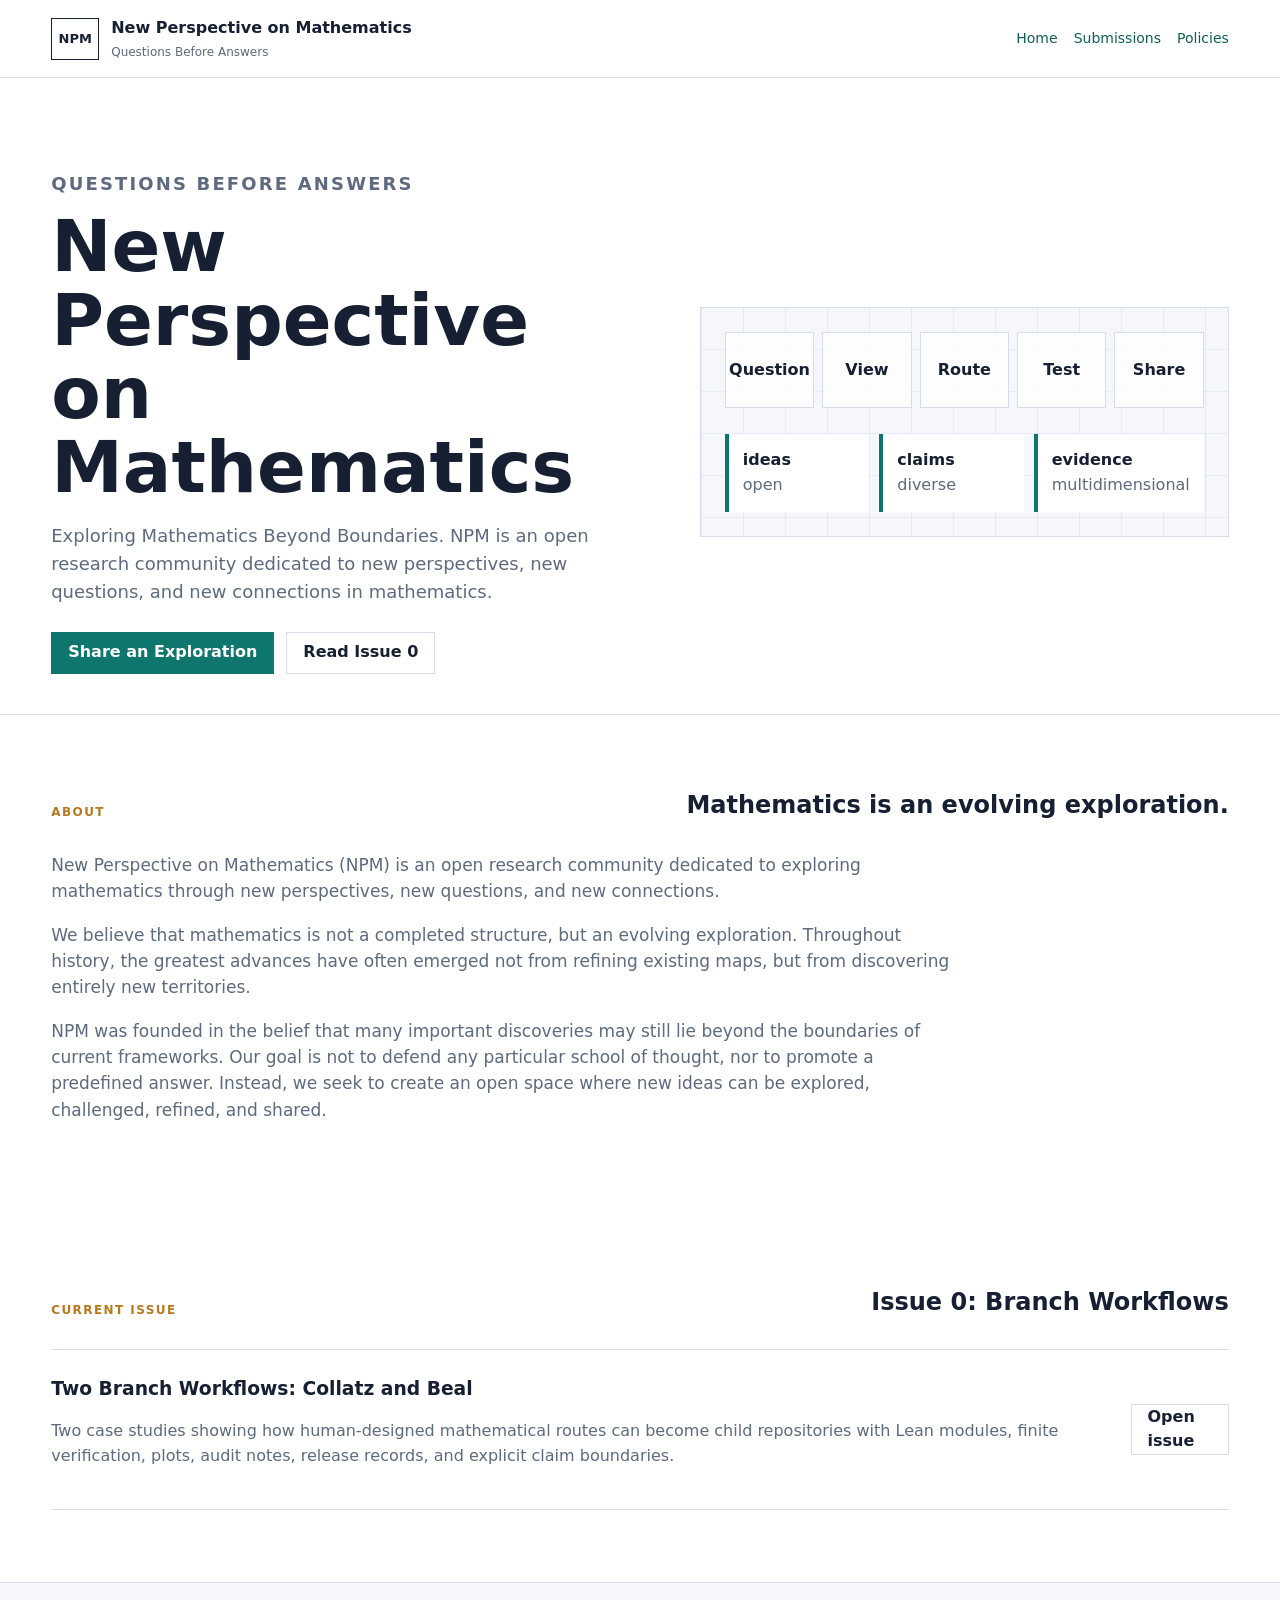
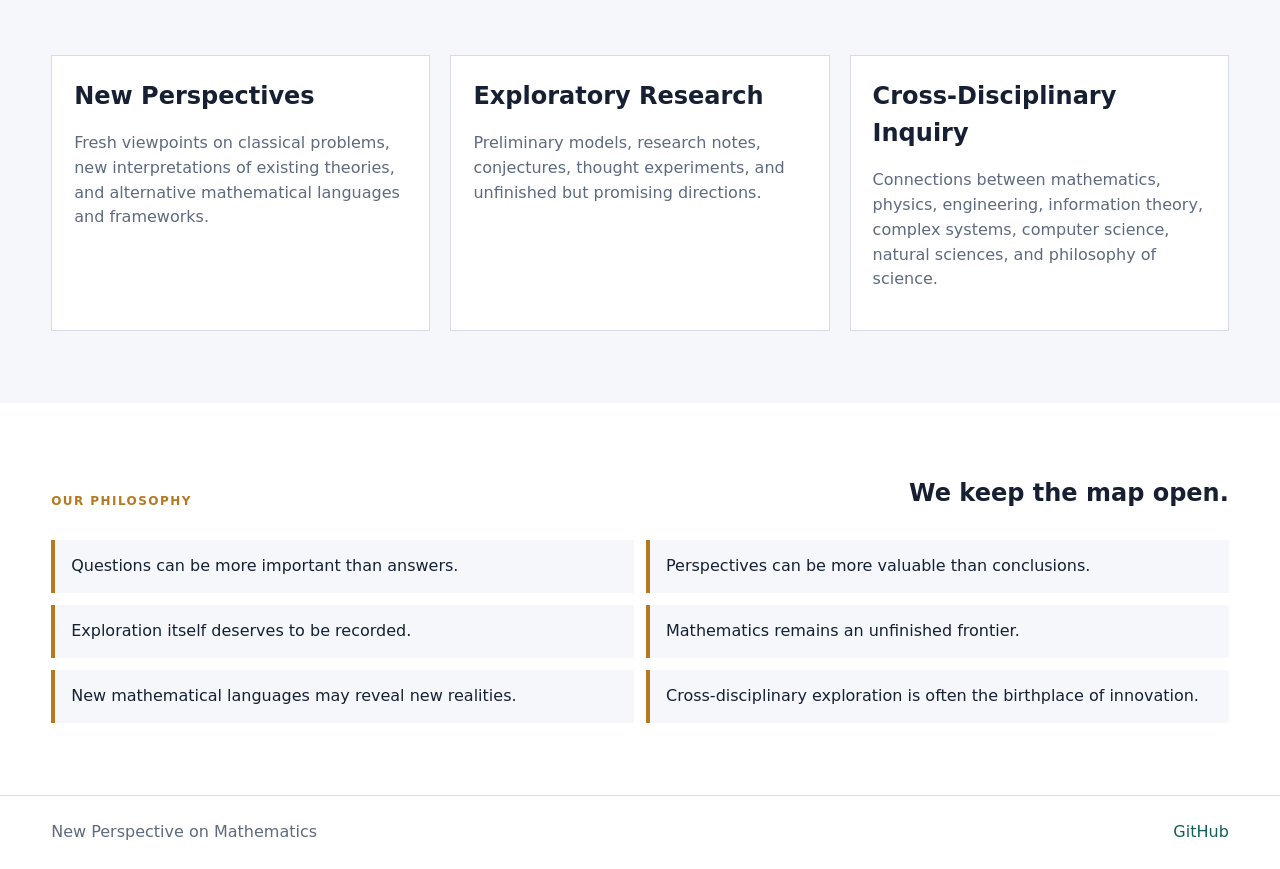
==== index.html @ 7ed345a8 "Initialize NPM journal Pages site" ====
<!doctype html>
<html lang="en">
  <head>
    <meta charset="utf-8">
    <meta name="viewport" content="width=device-width, initial-scale=1">
    <title>New Perspective on Mathematics</title>
    <meta name="description" content="Questions Before Answers. Exploring Mathematics Beyond Boundaries.">
    <link rel="stylesheet" href="styles.css">
  </head>
  <body>
    <header class="site-header">
      <a class="brand" href="index.html" aria-label="Journal home">
        <span class="brand-mark">NPM</span>
        <span>
          <strong>New Perspective on Mathematics</strong>
          <small>Questions Before Answers</small>
        </span>
      </a>
      <nav aria-label="Primary navigation">
        <a href="index.html">Home</a>
        <a href="submissions.html">Submissions</a>
        <a href="policies.html">Policies</a>
      </nav>
    </header>

    <main>
      <section class="hero">
        <div class="hero-copy">
          <p class="eyebrow">Questions Before Answers</p>
          <h1>New Perspective on Mathematics</h1>
          <p>
            Exploring Mathematics Beyond Boundaries. NPM is an open research
            community dedicated to new perspectives, new questions, and new
            connections in mathematics.
          </p>
          <div class="actions">
            <a class="button primary" href="submissions.html">Share an Exploration</a>
            <a class="button" href="issues/2026-06-branch-workflows.html">Read Issue 0</a>
          </div>
        </div>
        <div class="route-visual" aria-label="Workflow diagram">
          <div class="track">
            <span>Question</span>
            <span>View</span>
            <span>Route</span>
            <span>Test</span>
            <span>Share</span>
          </div>
          <div class="ledger">
            <div><strong>ideas</strong><span>open</span></div>
            <div><strong>claims</strong><span>diverse</span></div>
            <div><strong>evidence</strong><span>multidimensional</span></div>
          </div>
        </div>
      </section>

      <section class="band about">
        <div class="section-head">
          <p class="eyebrow">About</p>
          <h2>Mathematics is an evolving exploration.</h2>
        </div>
        <div class="prose">
          <p>
            New Perspective on Mathematics (NPM) is an open research community
            dedicated to exploring mathematics through new perspectives, new
            questions, and new connections.
          </p>
          <p>
            We believe that mathematics is not a completed structure, but an
            evolving exploration. Throughout history, the greatest advances have
            often emerged not from refining existing maps, but from discovering
            entirely new territories.
          </p>
          <p>
            NPM was founded in the belief that many important discoveries may
            still lie beyond the boundaries of current frameworks. Our goal is
            not to defend any particular school of thought, nor to promote a
            predefined answer. Instead, we seek to create an open space where
            new ideas can be explored, challenged, refined, and shared.
          </p>
        </div>
      </section>

      <section class="band">
        <div class="section-head">
          <p class="eyebrow">Current issue</p>
          <h2>Issue 0: Branch Workflows</h2>
        </div>
        <article class="issue-row">
          <div>
            <h3>Two Branch Workflows: Collatz and Beal</h3>
            <p>
              Two case studies showing how human-designed mathematical routes
              can become child repositories with Lean modules, finite
              verification, plots, audit notes, release records, and explicit
              claim boundaries.
            </p>
          </div>
          <a class="button" href="issues/2026-06-branch-workflows.html">Open issue</a>
        </article>
      </section>

      <section class="grid">
        <article>
          <h2>New Perspectives</h2>
          <p>
            Fresh viewpoints on classical problems, new interpretations of
            existing theories, and alternative mathematical languages and
            frameworks.
          </p>
        </article>
        <article>
          <h2>Exploratory Research</h2>
          <p>
            Preliminary models, research notes, conjectures, thought
            experiments, and unfinished but promising directions.
          </p>
        </article>
        <article>
          <h2>Cross-Disciplinary Inquiry</h2>
          <p>
            Connections between mathematics, physics, engineering, information
            theory, complex systems, computer science, natural sciences, and
            philosophy of science.
          </p>
        </article>
      </section>

      <section class="band">
        <div class="section-head">
          <p class="eyebrow">Our Philosophy</p>
          <h2>We keep the map open.</h2>
        </div>
        <ul class="values">
          <li>Questions can be more important than answers.</li>
          <li>Perspectives can be more valuable than conclusions.</li>
          <li>Exploration itself deserves to be recorded.</li>
          <li>Mathematics remains an unfinished frontier.</li>
          <li>New mathematical languages may reveal new realities.</li>
          <li>Cross-disciplinary exploration is often the birthplace of innovation.</li>
        </ul>
      </section>
    </main>

    <footer>
      <span>New Perspective on Mathematics</span>
      <a href="https://github.com/aceroer/new-perspective-on-mathematics">GitHub</a>
    </footer>
  </body>
</html>
---- styles.css ----
:root {
  color-scheme: light;
  --ink: #172033;
  --muted: #5e6a7f;
  --line: #d7dde8;
  --paper: #ffffff;
  --soft: #f5f7fb;
  --accent: #0f766e;
  --accent-strong: #115e59;
  --gold: #b7791f;
  --blue: #1d4ed8;
}

* {
  box-sizing: border-box;
}

body {
  margin: 0;
  background: var(--paper);
  color: var(--ink);
  font-family: Inter, ui-sans-serif, system-ui, -apple-system, BlinkMacSystemFont, "Segoe UI", sans-serif;
  line-height: 1.55;
}

a {
  color: var(--accent-strong);
  text-decoration: none;
}

a:hover {
  text-decoration: underline;
}

.site-header {
  position: sticky;
  top: 0;
  z-index: 10;
  display: flex;
  align-items: center;
  justify-content: space-between;
  gap: 24px;
  padding: 16px clamp(18px, 4vw, 52px);
  border-bottom: 1px solid var(--line);
  background: rgba(255, 255, 255, 0.94);
  backdrop-filter: blur(12px);
}

.brand {
  display: inline-flex;
  align-items: center;
  gap: 12px;
  color: var(--ink);
}

.brand:hover {
  text-decoration: none;
}

.brand-mark {
  display: grid;
  width: 48px;
  height: 42px;
  place-items: center;
  border: 1px solid var(--ink);
  font-size: 13px;
  font-weight: 800;
}

.brand strong,
.brand small {
  display: block;
}

.brand small {
  margin-top: 2px;
  color: var(--muted);
  font-size: 12px;
}

nav {
  display: flex;
  flex-wrap: wrap;
  gap: 16px;
  font-size: 14px;
}

main {
  min-height: calc(100vh - 140px);
}

.hero {
  display: grid;
  grid-template-columns: minmax(0, 1.05fr) minmax(320px, 0.95fr);
  gap: clamp(28px, 5vw, 72px);
  align-items: center;
  padding: clamp(48px, 8vw, 92px) clamp(18px, 4vw, 52px) 40px;
  border-bottom: 1px solid var(--line);
}

.hero h1,
.page h1 {
  max-width: 980px;
  margin: 0;
  font-size: clamp(36px, 6vw, 72px);
  line-height: 1.02;
  letter-spacing: 0;
}

.hero p,
.lead {
  max-width: 760px;
  color: var(--muted);
  font-size: 18px;
}

.eyebrow {
  margin: 0 0 12px;
  color: var(--gold);
  font-size: 12px;
  font-weight: 800;
  letter-spacing: 0.12em;
  text-transform: uppercase;
}

.actions {
  display: flex;
  flex-wrap: wrap;
  gap: 12px;
  margin-top: 26px;
}

.button {
  display: inline-flex;
  align-items: center;
  justify-content: center;
  min-height: 42px;
  padding: 0 16px;
  border: 1px solid var(--line);
  color: var(--ink);
  font-weight: 700;
}

.button:hover {
  border-color: var(--accent);
  text-decoration: none;
}

.button.primary {
  border-color: var(--accent);
  background: var(--accent);
  color: #ffffff;
}

.route-visual {
  border: 1px solid var(--line);
  background:
    linear-gradient(90deg, rgba(15, 118, 110, 0.08) 1px, transparent 1px),
    linear-gradient(0deg, rgba(29, 78, 216, 0.07) 1px, transparent 1px),
    var(--soft);
  background-size: 42px 42px;
  padding: 24px;
}

.track {
  display: grid;
  grid-template-columns: repeat(5, 1fr);
  gap: 8px;
  margin-bottom: 26px;
}

.track span {
  min-height: 76px;
  display: grid;
  place-items: center;
  border: 1px solid var(--line);
  background: rgba(255, 255, 255, 0.82);
  color: var(--ink);
  font-weight: 800;
}

.ledger {
  display: grid;
  grid-template-columns: repeat(3, 1fr);
  gap: 10px;
}

.ledger div {
  border-left: 4px solid var(--accent);
  background: #ffffff;
  padding: 14px;
}

.ledger strong,
.ledger span {
  display: block;
}

.ledger span {
  color: var(--muted);
}

.band,
.page,
.grid {
  padding: clamp(38px, 6vw, 72px) clamp(18px, 4vw, 52px);
}

.section-head {
  display: flex;
  align-items: end;
  justify-content: space-between;
  gap: 20px;
  margin-bottom: 18px;
}

h2,
h3 {
  margin: 0 0 10px;
  letter-spacing: 0;
}

.issue-row {
  display: flex;
  align-items: center;
  justify-content: space-between;
  gap: 24px;
  border-top: 1px solid var(--line);
  border-bottom: 1px solid var(--line);
  padding: 24px 0;
}

.issue-row p,
.grid p,
.paper p,
.policy-list p,
.checklist p,
li {
  color: var(--muted);
}

.grid {
  display: grid;
  grid-template-columns: repeat(3, 1fr);
  gap: 20px;
  background: var(--soft);
  border-top: 1px solid var(--line);
}

.grid article,
.policy-list article,
.checklist,
.paper {
  border: 1px solid var(--line);
  background: var(--paper);
  padding: 22px;
}

.prose {
  max-width: 900px;
}

.prose p {
  color: var(--muted);
  font-size: 17px;
}

.values {
  display: grid;
  grid-template-columns: repeat(2, 1fr);
  gap: 12px;
  margin: 0;
  padding: 0;
  list-style: none;
}

.values li {
  border-left: 4px solid var(--gold);
  background: var(--soft);
  padding: 14px 16px;
  color: var(--ink);
}

.page {
  max-width: 980px;
}

.checklist,
.policy-list,
.paper {
  margin-top: 28px;
}

.policy-list {
  display: grid;
  grid-template-columns: repeat(2, 1fr);
  gap: 18px;
}

code {
  background: var(--soft);
  border: 1px solid var(--line);
  padding: 2px 5px;
}

.status {
  color: var(--blue);
  font-size: 13px;
  font-weight: 800;
  text-transform: uppercase;
}

dl {
  display: grid;
  gap: 12px;
  margin: 22px 0 0;
}

dl div {
  display: grid;
  grid-template-columns: 160px 1fr;
  gap: 12px;
  border-top: 1px solid var(--line);
  padding-top: 12px;
}

dt {
  font-weight: 800;
}

dd {
  margin: 0;
  color: var(--muted);
}

footer {
  display: flex;
  justify-content: space-between;
  gap: 16px;
  padding: 24px clamp(18px, 4vw, 52px);
  border-top: 1px solid var(--line);
  color: var(--muted);
}

@media (max-width: 860px) {
  .site-header,
  .issue-row,
  footer {
    align-items: flex-start;
    flex-direction: column;
  }

  .hero,
  .grid,
  .policy-list {
    grid-template-columns: 1fr;
  }

  .track {
    grid-template-columns: 1fr;
  }

  .ledger {
    grid-template-columns: 1fr;
  }

  .values {
    grid-template-columns: 1fr;
  }

  dl div {
    grid-template-columns: 1fr;
  }
}
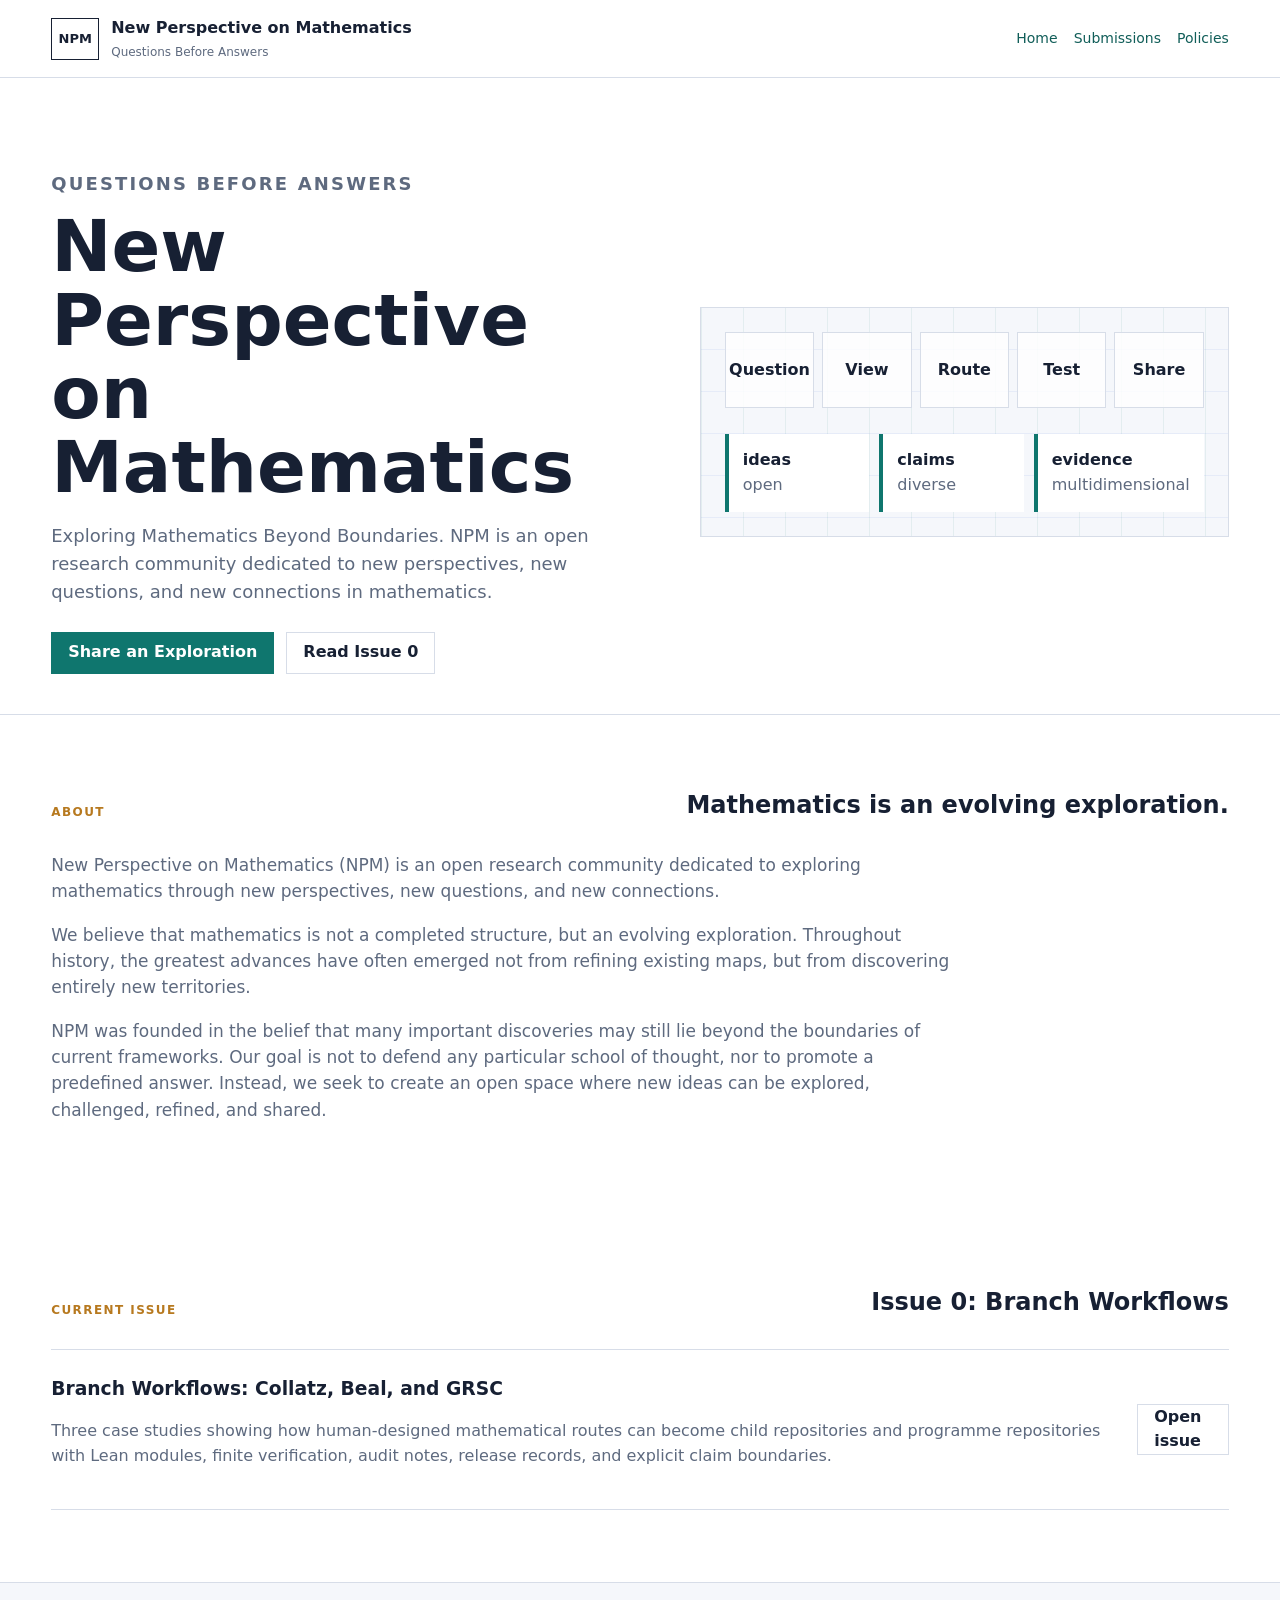
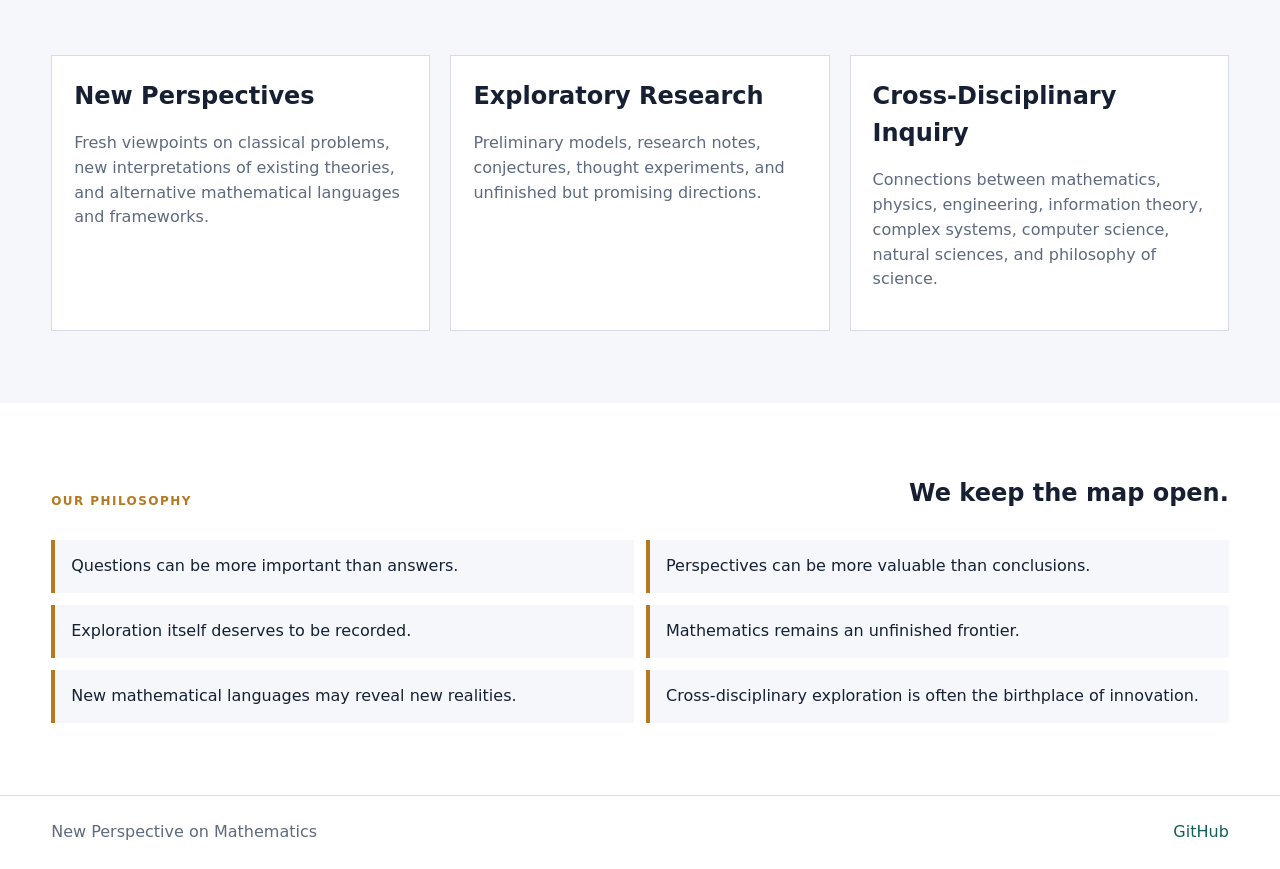
==== commit f48b5f24: "Add GRSC programme branch to issue 0" ====
--- a/index.html
+++ b/index.html
@@ -88,12 +88,12 @@
         </div>
         <article class="issue-row">
           <div>
-            <h3>Two Branch Workflows: Collatz and Beal</h3>
+            <h3>Branch Workflows: Collatz, Beal, and GRSC</h3>
             <p>
-              Two case studies showing how human-designed mathematical routes
-              can become child repositories with Lean modules, finite
-              verification, plots, audit notes, release records, and explicit
-              claim boundaries.
+              Three case studies showing how human-designed mathematical routes
+              can become child repositories and programme repositories with
+              Lean modules, finite verification, audit notes, release records,
+              and explicit claim boundaries.
             </p>
           </div>
           <a class="button" href="issues/2026-06-branch-workflows.html">Open issue</a>
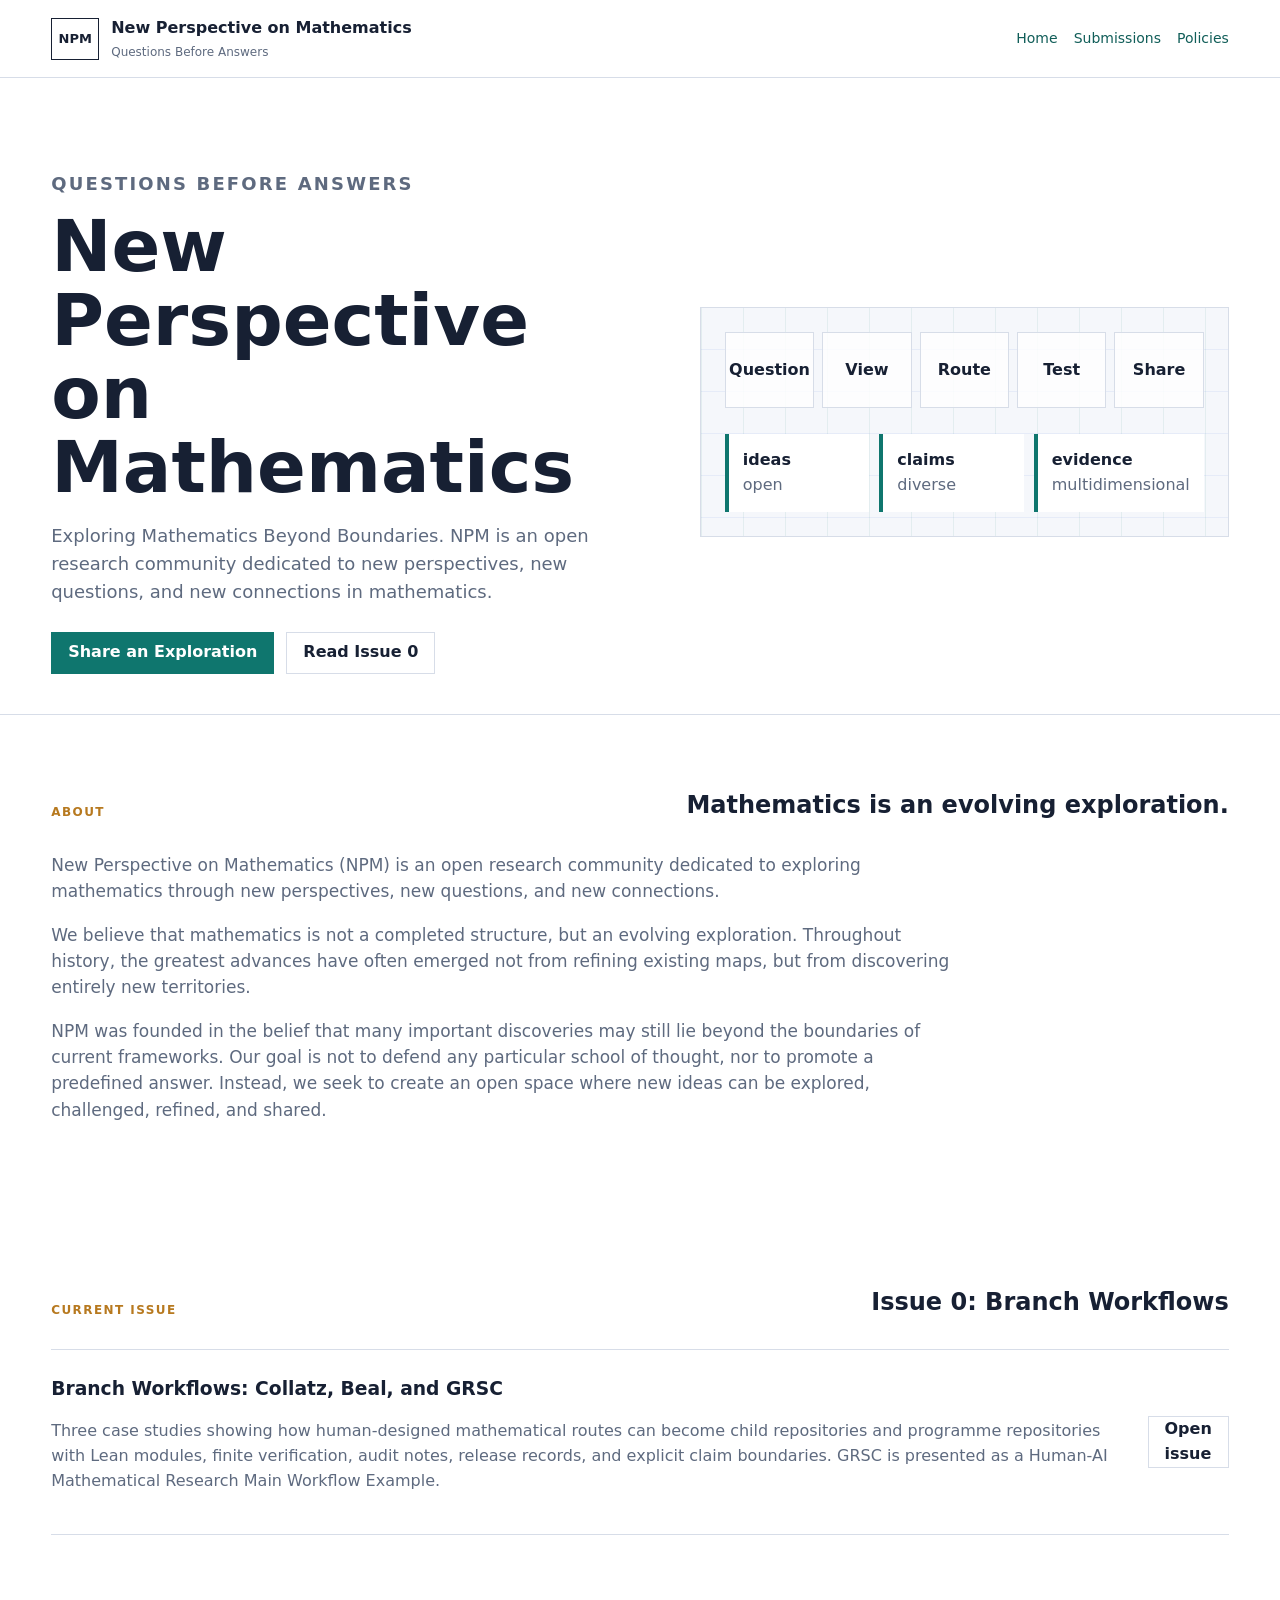
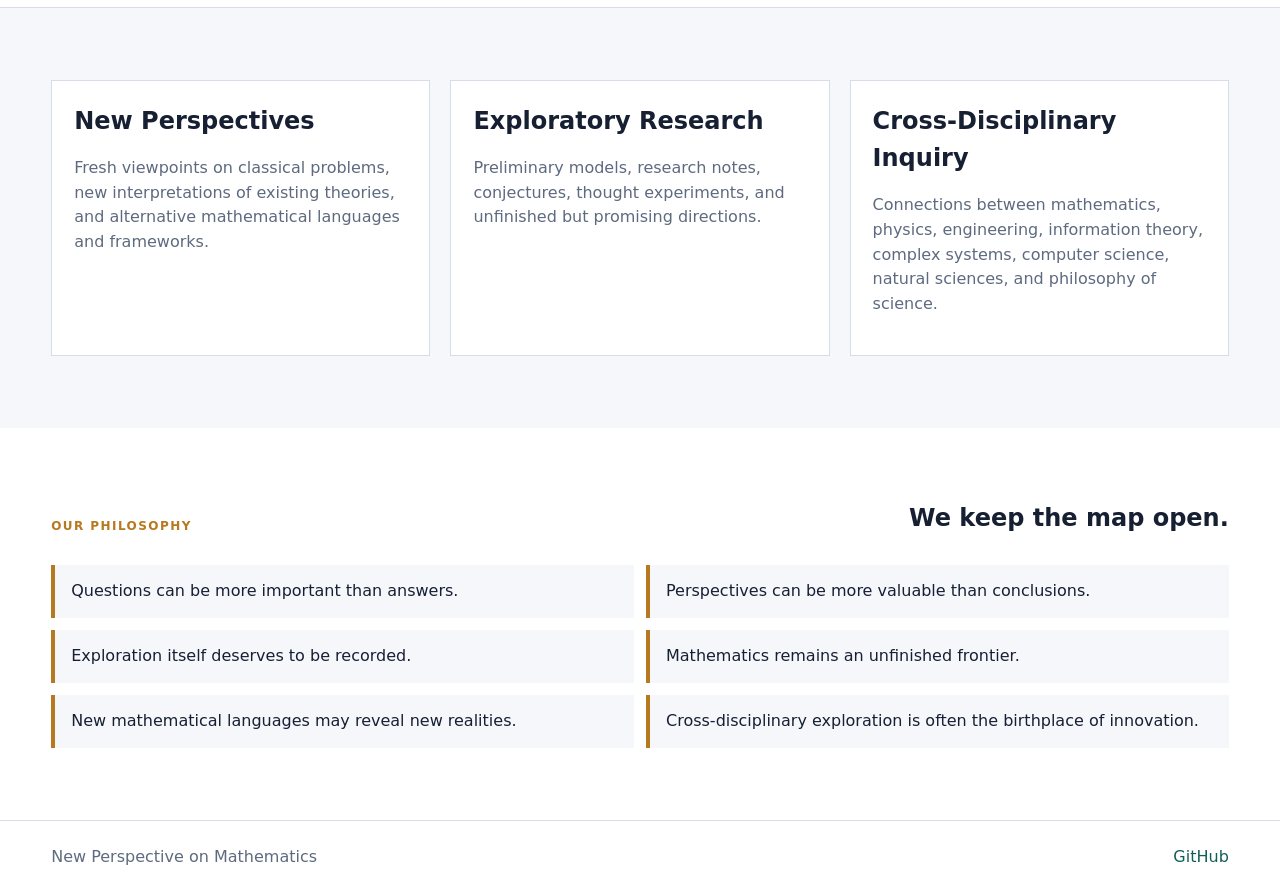
==== commit b1cec7aa: "Label GRSC as main human-AI workflow example" ====
--- a/index.html
+++ b/index.html
@@ -93,7 +93,8 @@
               Three case studies showing how human-designed mathematical routes
               can become child repositories and programme repositories with
               Lean modules, finite verification, audit notes, release records,
-              and explicit claim boundaries.
+              and explicit claim boundaries. GRSC is presented as a Human-AI
+              Mathematical Research Main Workflow Example.
             </p>
           </div>
           <a class="button" href="issues/2026-06-branch-workflows.html">Open issue</a>
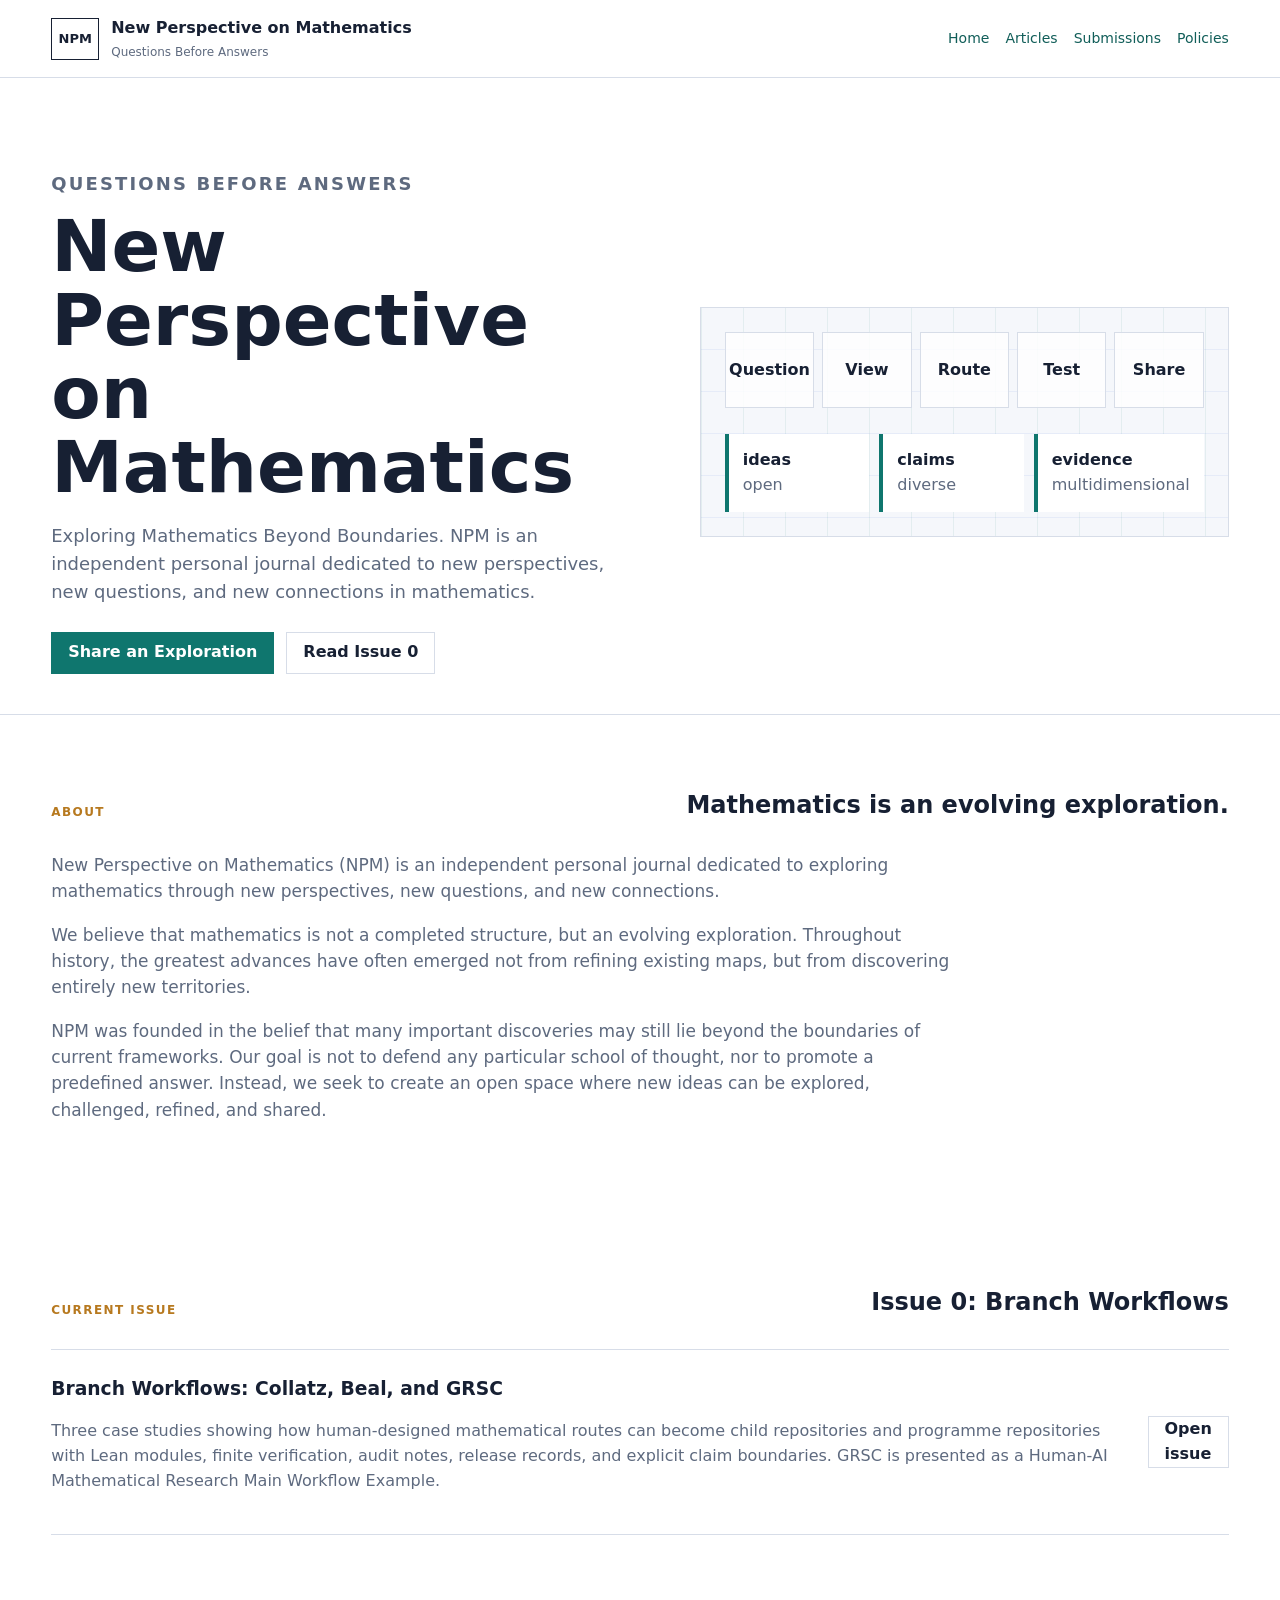
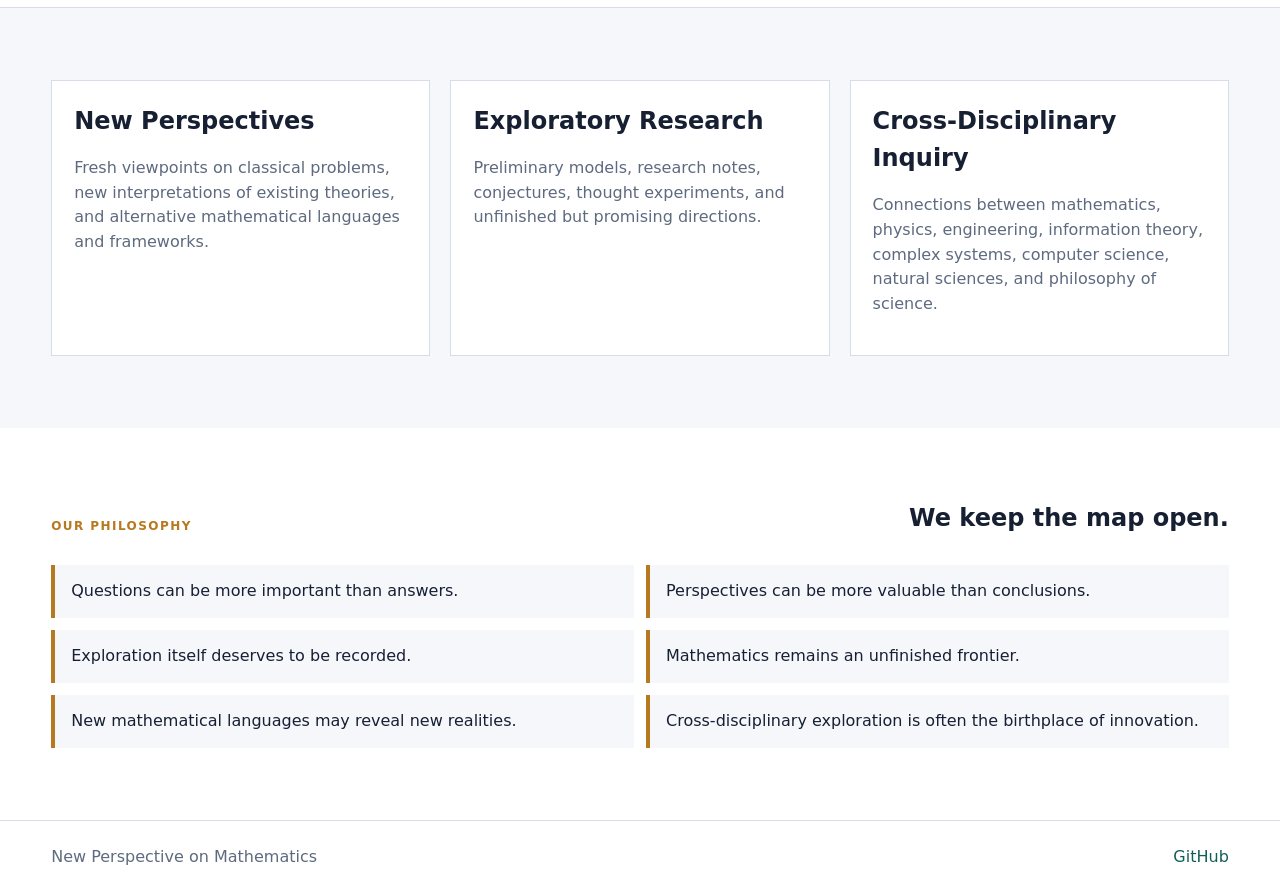
==== commit 838c64ba: "Add first article landing page and archived PDF for scholarly indexing" ====
--- a/index.html
+++ b/index.html
@@ -18,6 +18,7 @@
       </a>
       <nav aria-label="Primary navigation">
         <a href="index.html">Home</a>
+        <a href="papers/index.html">Articles</a>
         <a href="submissions.html">Submissions</a>
         <a href="policies.html">Policies</a>
       </nav>
@@ -29,8 +30,8 @@
           <p class="eyebrow">Questions Before Answers</p>
           <h1>New Perspective on Mathematics</h1>
           <p>
-            Exploring Mathematics Beyond Boundaries. NPM is an open research
-            community dedicated to new perspectives, new questions, and new
+            Exploring Mathematics Beyond Boundaries. NPM is an independent
+            personal journal dedicated to new perspectives, new questions, and new
             connections in mathematics.
           </p>
           <div class="actions">
@@ -61,7 +62,7 @@
         </div>
         <div class="prose">
           <p>
-            New Perspective on Mathematics (NPM) is an open research community
+            New Perspective on Mathematics (NPM) is an independent personal journal
             dedicated to exploring mathematics through new perspectives, new
             questions, and new connections.
           </p>
